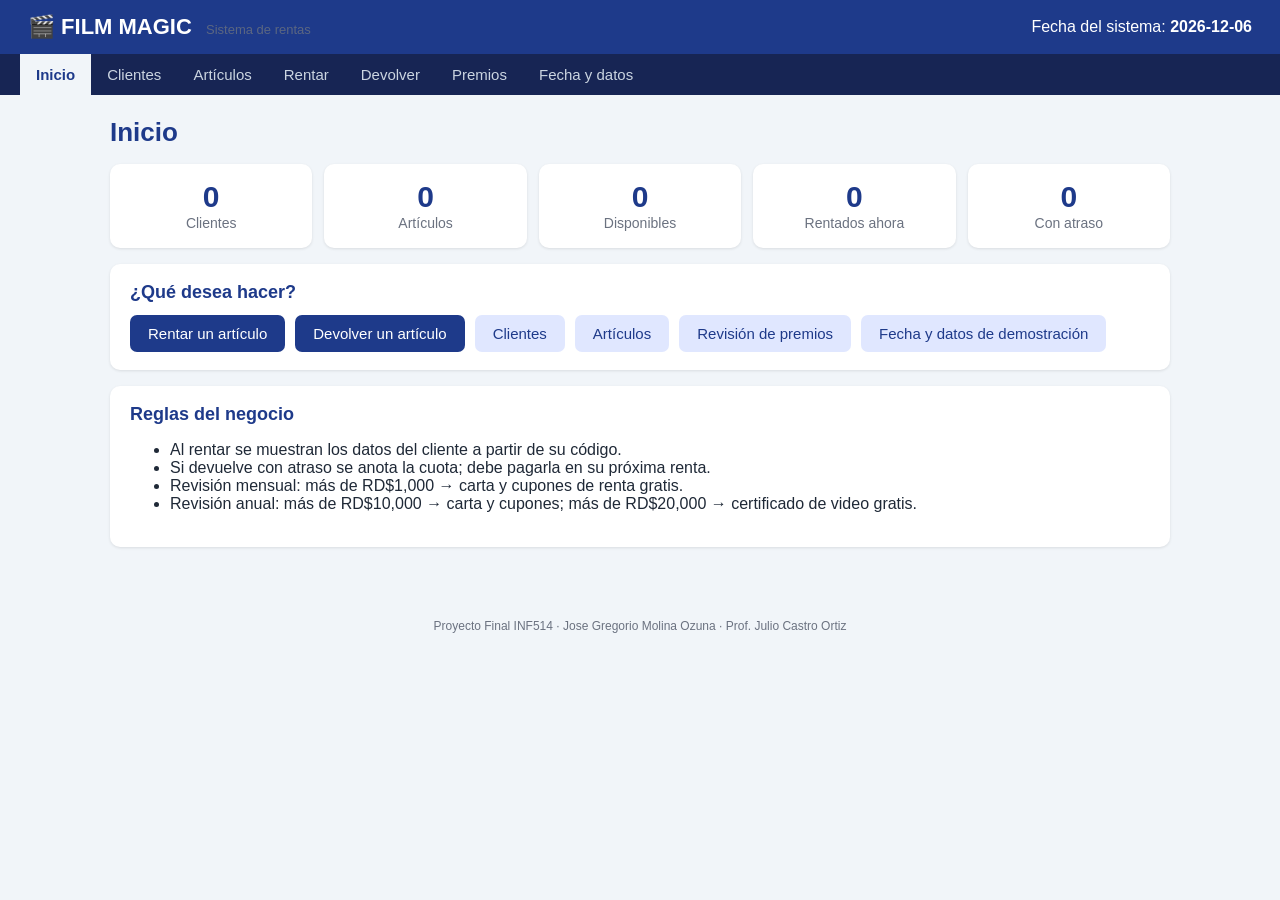
==== FilmMagic_GoogleSites.html @ efc9a56a "Update author registration number in HTML file" ====
<!DOCTYPE html>
<!--
  Nombre del Autor: Jose Gregorio Molina Ozuna
  Matrícula: 100706992
  Asignatura: Programación
  Sección: 7 (INF514-7)
  Fecha de Entrega: 27 de noviembre de 2026
  Hora de Entrega: 2:17 p. m. 
  Profesor: Julio Castro Ortiz

  Versión de UN SOLO ARCHIVO (HTML + CSS + JavaScript juntos), pensada para
  pegarse en Google Sites: Insertar > Insertar código > pestaña "Incorporar".
  El código es el mismo de index.html, css/estilos.css y js/*.js.
-->
<html lang="es"><head><meta charset="utf-8"><meta name="viewport" content="width=device-width, initial-scale=1">
<title>Film Magic – Sistema de rentas</title>
<style>

*{
  box-sizing:border-box;
}
body{
  margin:0;
  font-family:Segoe UI,Arial,sans-serif;
  background:#f1f5f9;
  color:#1f2937;
}
header{
  background:#1e3a8a;
  color:#fff;
  display:flex;
  justify-content:space-between;
  align-items:center;
  padding:14px 28px;
}
.marca{
  font-size:22px;
  font-weight:700;
}
.marca small{
  font-weight:400;
  font-size:13px;
  opacity:.8;
  margin-left:8px;
}
nav{
  background:#172554;
  display:flex;
  flex-wrap:wrap;
  padding:0 20px;
}
nav a{
  color:#cbd5e1;
  text-decoration:none;
  padding:12px 16px;
  font-size:15px;
}
nav a:hover{
  background:#1e3a8a;
  color:#fff;
}
nav a.activo{
  background:#f1f5f9;
  color:#1e3a8a;
  font-weight:700;
}
main{
  max-width:1100px;
  margin:0 auto;
  padding:22px 20px 40px;
}
h1{
  margin:0 0 16px;
  color:#1e3a8a;
  font-size:26px;
}
h2{
  margin:0 0 12px;
  font-size:18px;
  color:#1e3a8a;
}
.panel{
  background:#fff;
  border-radius:10px;
  padding:18px 20px;
  margin-bottom:16px;
  box-shadow:0 1px 3px rgba(0,0,0,.1);
}
.dos{
  display:grid;
  grid-template-columns:1fr 1fr;
  gap:16px;
}
.dos .panel{
  margin-bottom:0;
}
@media(max-width:800px){
  .dos{
  grid-template-columns:1fr;
}
}
.tarjetas{
  display:grid;
  grid-template-columns:repeat(auto-fit,minmax(150px,1fr));
  gap:12px;
  margin-bottom:16px;
}
.tarjeta{
  background:#fff;
  border-radius:10px;
  padding:16px;
  text-align:center;
  box-shadow:0 1px 3px rgba(0,0,0,.1);
}
.tarjeta b{
  display:block;
  font-size:30px;
  color:#1e3a8a;
}
.tarjeta span{
  color:#6b7280;
  font-size:14px;
}
.accesos{
  display:flex;
  flex-wrap:wrap;
  gap:10px;
}
.btn{
  display:inline-block;
  background:#1e3a8a;
  color:#fff;
  border:0;
  border-radius:7px;
  padding:10px 18px;
  font-size:15px;
  cursor:pointer;
  text-decoration:none;
}
.btn:hover{
  background:#1d4ed8;
}
.btn.sec{
  background:#e0e7ff;
  color:#1e3a8a;
}
.btn.peq{
  padding:6px 12px;
  font-size:13px;
}
table{
  width:100%;
  border-collapse:collapse;
  font-size:14px;
}
th{
  background:#eff6ff;
  color:#1e3a8a;
  text-align:left;
}
th,td{
  padding:9px 10px;
  border-bottom:1px solid #e5e7eb;
}
form.fila{
  display:flex;
  flex-wrap:wrap;
  gap:12px;
  align-items:flex-end;
}
label{
  display:flex;
  flex-direction:column;
  font-size:13px;
  color:#4b5563;
  gap:4px;
}
input,select{
  padding:9px 10px;
  border:1px solid #cbd5e1;
  border-radius:6px;
  font-size:15px;
  min-width:170px;
}
.pill{
  padding:3px 10px;
  border-radius:99px;
  font-size:12px;
  font-weight:600;
}
.verde{
  background:#dcfce7;
  color:#166534;
}
.rojo{
  background:#fee2e2;
  color:#991b1b;
}
.amarillo{
  background:#fef3c7;
  color:#92400e;
}
.msg{
  padding:12px 16px;
  border-radius:8px;
  margin-bottom:16px;
  font-size:15px;
}
.msg.ok{
  background:#dcfce7;
  color:#166534;
  border:1px solid #86efac;
}
.msg.error{
  background:#fee2e2;
  color:#991b1b;
  border:1px solid #fca5a5;
}
.datos{
  display:grid;
  grid-template-columns:repeat(auto-fit,minmax(190px,1fr));
  gap:12px;
}
.datos span{
  display:block;
  font-size:12px;
  color:#6b7280;
}
.datos b{
  font-size:15px;
}
.aviso{
  border-left:6px solid #dc2626;
}
.nota{
  color:#6b7280;
  font-size:13px;
  margin:0 0 10px;
}
pre.carta{
  background:#fffbeb;
  border:1px solid #fde68a;
  padding:18px;
  border-radius:8px;
  white-space:pre-wrap;
  font-family:Georgia,serif;
  font-size:15px;
}
footer{
  text-align:center;
  color:#6b7280;
  font-size:12px;
  padding:16px;
}
small{
  color:#6b7280;
  font-weight:400;
}
</style></head><body>
<div id="app"></div>
<script>
"use strict";



/* =====================================================================
   MODELO DE DATOS - Film Magic
   Clases: Articulo (abstracta), Video, VideoJuego, CintaVideoJuego,
           Cliente, Renta y Premio.
   Aplica ENCAPSULAMIENTO (campos privados #), CONSTRUCTORES, HERENCIA
   (extends), ABSTRACCIÓN y POLIMORFISMO.
   ===================================================================== */

/* ---------- Utilidades de fecha (las fechas se manejan como "AAAA-MM-DD") ---------- */
const Fecha = {
    parsear(texto) {
        const [a, m, d] = texto.split("-").map(Number);
        return new Date(Date.UTC(a, m - 1, d));
    },
    formato(date) {
        return date.toISOString().slice(0, 10);
    },
    /** Devuelve la fecha resultante de sumar n días. */
    sumar(texto, n) {
        const d = Fecha.parsear(texto);
        d.setUTCDate(d.getUTCDate() + n);
        return Fecha.formato(d);
    },
    /** Días transcurridos entre a y b (b - a). */
    diferencia(a, b) {
        return Math.round((Fecha.parsear(b) - Fecha.parsear(a)) / 86400000);
    },
    hoy() {
        const d = new Date();
        const mm = String(d.getMonth() + 1).padStart(2, "0");
        const dd = String(d.getDate()).padStart(2, "0");
        return `${d.getFullYear()}-${mm}-${dd}`;
    },
    valida(texto) {
        return /^\d{4}-\d{2}-\d{2}$/.test(texto) && Fecha.formato(Fecha.parsear(texto)) === texto;
    }
};

/** Da formato de dinero dominicano: RD$1,234.50 */
function dinero(valor) {
    return "RD$" + Number(valor).toLocaleString("en-US", { minimumFractionDigits: 2, maximumFractionDigits: 2 });
}

/** Escapa texto para HTML: evita que lo escrito por el usuario altere la página. */
function esc(texto) {
    return String(texto)
        .replace(/&/g, "&amp;").replace(/</g, "&lt;").replace(/>/g, "&gt;")
        .replace(/"/g, "&quot;").replace(/'/g, "&#39;");
}

/* =====================================================================
   ARTICULO (clase abstracta)
   ===================================================================== */
class Articulo {
    // Atributos encapsulados: solo se acceden mediante getters/setters
    #codigo;
    #titulo;
    #precioRenta;
    #disponible;

    /** Constructor: inicializa los datos del artículo. */
    constructor(codigo, titulo, precioRenta, disponible = true) {
        // Abstracción: no se puede crear un "Articulo" genérico, solo sus hijas
        if (new.target === Articulo) {
            throw new TypeError("Articulo es abstracta: use Video, VideoJuego o CintaVideoJuego.");
        }
        this.#codigo = codigo;
        this.#titulo = titulo;
        this.#precioRenta = precioRenta;
        this.#disponible = disponible;
    }

    // ---------- Métodos "abstractos": cada subclase los define a su manera ----------
    get tipo() { throw new Error("Debe implementarse en la subclase"); }
    get claveTipo() { throw new Error("Debe implementarse en la subclase"); }
    get diasRenta() { throw new Error("Debe implementarse en la subclase"); }
    get tarifaAtrasoDiaria() { throw new Error("Debe implementarse en la subclase"); }

    // ---------- Comportamiento común (polimorfismo sobre la cuota) ----------
    /** Calcula la cuota por atraso según los días de retraso y el tipo de artículo. */
    calcularCuotaAtraso(diasAtraso) {
        if (diasAtraso <= 0) {
            return 0;
        }
        return diasAtraso * this.tarifaAtrasoDiaria;
    }

    // ---------- Getters y setters ----------
    get codigo() { return this.#codigo; }
    get titulo() { return this.#titulo; }
    set titulo(valor) { this.#titulo = valor; }
    get precioRenta() { return this.#precioRenta; }
    set precioRenta(valor) { this.#precioRenta = valor; }
    get disponible() { return this.#disponible; }
    set disponible(valor) { this.#disponible = Boolean(valor); }

    // ---------- Persistencia ----------
    toJSON() {
        return { tipo: this.claveTipo, codigo: this.#codigo, titulo: this.#titulo,
                 precio: this.#precioRenta, disponible: this.#disponible };
    }

    /** Método estático (fábrica): crea el tipo de artículo correcto a partir de su clave. */
    static crear(claveTipo, codigo, titulo, precio, disponible = true) {
        switch (claveTipo) {
            case "VIDEO": return new Video(codigo, titulo, precio, disponible);
            case "VIDEOJUEGO": return new VideoJuego(codigo, titulo, precio, disponible);
            case "CINTA": return new CintaVideoJuego(codigo, titulo, precio, disponible);
            default: throw new Error("Tipo de artículo desconocido: " + claveTipo);
        }
    }

    static desdeObjeto(o) {
        return Articulo.crear(o.tipo, o.codigo, o.titulo, o.precio, o.disponible);
    }
}

/* ---------- Clases hijas: HERENCIA con "extends" ---------- */

/** Película o video rentable. */
class Video extends Articulo {
    constructor(codigo, titulo, precioRenta, disponible = true) {
        super(codigo, titulo, precioRenta, disponible); // constructor de la clase base
    }
    get tipo() { return "Video"; }
    get claveTipo() { return "VIDEO"; }
    get diasRenta() { return 3; }
    get tarifaAtrasoDiaria() { return 25; }
}

/** Video juego rentable (disco o cartucho). */
class VideoJuego extends Articulo {
    constructor(codigo, titulo, precioRenta, disponible = true) {
        super(codigo, titulo, precioRenta, disponible);
    }
    get tipo() { return "Video juego"; }
    get claveTipo() { return "VIDEOJUEGO"; }
    get diasRenta() { return 5; }
    get tarifaAtrasoDiaria() { return 50; }
}

/** Cinta de video juego rentable. */
class CintaVideoJuego extends Articulo {
    constructor(codigo, titulo, precioRenta, disponible = true) {
        super(codigo, titulo, precioRenta, disponible);
    }
    get tipo() { return "Cinta VJ"; }
    get claveTipo() { return "CINTA"; }
    get diasRenta() { return 5; }
    get tarifaAtrasoDiaria() { return 40; }
}

/* =====================================================================
   CLIENTE
   Datos de la tarjeta: {cédula, nombre, teléfono, dirección, código de la
   empresa} más la cuota por atraso pendiente.
   ===================================================================== */
class Cliente {
    #cedula;
    #nombre;
    #telefono;
    #direccion;
    #codigo;      // código de la empresa (identifica al cliente en el sistema)
    #deudaAtraso; // cuota por atraso pendiente

    constructor(cedula, nombre, telefono, direccion, codigo, deudaAtraso = 0) {
        this.#cedula = cedula;
        this.#nombre = nombre;
        this.#telefono = telefono;
        this.#direccion = direccion;
        this.#codigo = codigo;
        this.#deudaAtraso = deudaAtraso;
    }

    get cedula() { return this.#cedula; }
    get nombre() { return this.#nombre; }
    set nombre(valor) { this.#nombre = valor; }
    get telefono() { return this.#telefono; }
    set telefono(valor) { this.#telefono = valor; }
    get direccion() { return this.#direccion; }
    set direccion(valor) { this.#direccion = valor; }
    get codigo() { return this.#codigo; }
    get deudaAtraso() { return this.#deudaAtraso; }
    get tieneDeuda() { return this.#deudaAtraso > 0; }

    /** Suma una cuota por atraso al registro del cliente. */
    agregarDeuda(monto) {
        if (monto > 0) {
            this.#deudaAtraso += monto;
        }
    }

    /**
     * Paga la deuda. Sin argumento paga todo lo pendiente; con un monto paga
     * parcialmente (nunca más de lo que se debe). Equivale a la sobrecarga de
     * métodos de Java, hecha con un parámetro opcional.
     */
    pagarDeuda(monto) {
        const aPagar = monto === undefined ? this.#deudaAtraso : Math.min(Math.max(monto, 0), this.#deudaAtraso);
        this.#deudaAtraso -= aPagar;
        return aPagar;
    }

    toJSON() {
        return { cedula: this.#cedula, nombre: this.#nombre, telefono: this.#telefono,
                 direccion: this.#direccion, codigo: this.#codigo, deuda: this.#deudaAtraso };
    }

    static desdeObjeto(o) {
        return new Cliente(o.cedula, o.nombre, o.telefono, o.direccion, o.codigo, o.deuda);
    }
}

/* =====================================================================
   RENTA
   Registro de una renta: cliente, artículo, fechas, monto y cuota por atraso.
   ===================================================================== */
class Renta {
    #id;
    #codigoCliente;
    #codigoArticulo;
    #fechaRenta;
    #fechaVencimiento;
    #fechaDevolucion = null; // null mientras no se haya devuelto
    #monto;
    #cuotaAtraso = 0;
    #nota = "";

    constructor(id, codigoCliente, codigoArticulo, fechaRenta, fechaVencimiento, monto) {
        this.#id = id;
        this.#codigoCliente = codigoCliente;
        this.#codigoArticulo = codigoArticulo;
        this.#fechaRenta = fechaRenta;
        this.#fechaVencimiento = fechaVencimiento;
        this.#monto = monto;
    }

    /** Registra la devolución; si hubo atraso deja la nota y la cuota en el registro. */
    registrarDevolucion(fecha, diasAtraso, cuota) {
        this.#fechaDevolucion = fecha;
        this.#cuotaAtraso = cuota;
        if (diasAtraso > 0) {
            this.#nota = `Devuelto con ${diasAtraso} día(s) de atraso`;
        }
    }

    get estaDevuelta() { return this.#fechaDevolucion !== null; }
    get id() { return this.#id; }
    get codigoCliente() { return this.#codigoCliente; }
    get codigoArticulo() { return this.#codigoArticulo; }
    get fechaRenta() { return this.#fechaRenta; }
    get fechaVencimiento() { return this.#fechaVencimiento; }
    get fechaDevolucion() { return this.#fechaDevolucion; }
    get monto() { return this.#monto; }
    get cuotaAtraso() { return this.#cuotaAtraso; }
    get nota() { return this.#nota; }

    toJSON() {
        return { id: this.#id, cliente: this.#codigoCliente, articulo: this.#codigoArticulo,
                 renta: this.#fechaRenta, vence: this.#fechaVencimiento, devuelta: this.#fechaDevolucion,
                 monto: this.#monto, cuota: this.#cuotaAtraso, nota: this.#nota };
    }

    static desdeObjeto(o) {
        const r = new Renta(o.id, o.cliente, o.articulo, o.renta, o.vence, o.monto);
        if (o.devuelta) {
            r.registrarDevolucion(o.devuelta, 0, o.cuota);
            r.#nota = o.nota;
        }
        return r;
    }
}

/* =====================================================================
   PREMIO
   Resultado de la revisión mensual o anual de un cliente premiado.
   ===================================================================== */
class Premio {
    #cliente;
    #totalRentado;
    #cupones;
    #certificado;

    constructor(cliente, totalRentado, cupones, certificado) {
        this.#cliente = cliente;
        this.#totalRentado = totalRentado;
        this.#cupones = cupones;
        this.#certificado = certificado;
    }

    get cliente() { return this.#cliente; }
    get totalRentado() { return this.#totalRentado; }
    get cupones() { return this.#cupones; }
    get tieneCertificado() { return this.#certificado; }
}




/* =====================================================================
   ALMACEN
   Guarda y lee los datos en el navegador (localStorage) para que se
   conserven al cerrar la página. Si el navegador no permite localStorage,
   el sistema sigue funcionando con los datos en memoria.
   ===================================================================== */
class Almacen {
    #clave;
    #respaldo = null; // copia en memoria si localStorage no está disponible

    constructor(clave = "filmmagic.datos.v1") {
        this.#clave = clave;
    }

    guardar(sistema) {
        const texto = JSON.stringify(sistema.aObjeto());
        try {
            localStorage.setItem(this.#clave, texto);
        } catch (e) {
            this.#respaldo = texto;
        }
    }

    /** Devuelve el objeto guardado o null si no hay datos. */
    leer() {
        let texto = this.#respaldo;
        try {
            texto = localStorage.getItem(this.#clave) ?? texto;
        } catch (e) {
            // sin acceso a localStorage: se usa el respaldo en memoria
        }
        if (!texto) {
            return null;
        }
        try {
            return JSON.parse(texto);
        } catch (e) {
            return null; // datos dañados: se empieza vacío
        }
    }

    borrar() {
        this.#respaldo = null;
        try {
            localStorage.removeItem(this.#clave);
        } catch (e) {
            // nada que borrar
        }
    }
}

/* =====================================================================
   FILMMAGIC - Lógica del negocio
   Clientes, artículos, rentas, devoluciones con cuota por atraso,
   revisiones mensual/anual de premios y cartas.
   ===================================================================== */
class FilmMagic {
    // ----- Reglas del negocio (constantes) -----
    static NIVEL_PREMIO_MENSUAL = 1000;
    static NIVEL_PREMIO_ANUAL = 10000;
    /** Un cupón adicional por cada RD$500 rentados por encima del nivel mensual. */
    static PASO_CUPON_MENSUAL = 500;
    /** Un cupón adicional por cada RD$2,000 rentados por encima del nivel anual. */
    static PASO_CUPON_ANUAL = 2000;

    // ----- Almacenamiento en memoria -----
    // Map: búsqueda rápida por código y conserva el orden de registro
    #clientes = new Map();
    #articulos = new Map();
    #rentas = [];
    #fechaSistema = Fecha.hoy();

    // ---------- Fecha del sistema (permite simular el paso del tiempo) ----------
    get fechaSistema() { return this.#fechaSistema; }
    set fechaSistema(fecha) { this.#fechaSistema = fecha; }

    // ---------- Consultas ----------
    get clientes() { return [...this.#clientes.values()]; }
    get articulos() { return [...this.#articulos.values()]; }
    get rentas() { return [...this.#rentas]; }

    buscarCliente(codigo) {
        return this.#clientes.get(String(codigo).trim().toUpperCase());
    }

    buscarArticulo(codigo) {
        return this.#articulos.get(String(codigo).trim().toUpperCase());
    }

    // ---------- Registro ----------
    registrarCliente(c) {
        if (this.#clientes.has(c.codigo)) {
            return false;
        }
        this.#clientes.set(c.codigo, c);
        return true;
    }

    registrarArticulo(a) {
        if (this.#articulos.has(a.codigo)) {
            return false;
        }
        this.#articulos.set(a.codigo, a);
        return true;
    }

    // ---------- Rentas ----------
    /**
     * Renta un artículo a un cliente usando la fecha del sistema.
     * Lanza un Error con el motivo si la renta no se puede hacer.
     */
    rentar(codigoCliente, codigoArticulo) {
        const c = this.buscarCliente(codigoCliente);
        const a = this.buscarArticulo(codigoArticulo);
        if (!c) {
            throw new Error(`No existe un cliente con el código ${codigoCliente}`);
        }
        if (!a) {
            throw new Error(`No existe un artículo con el código ${codigoArticulo}`);
        }
        if (c.tieneDeuda) {
            throw new Error(`El cliente tiene una cuota por atraso pendiente de ${dinero(c.deudaAtraso)}. Debe pagarla antes de rentar.`);
        }
        if (!a.disponible) {
            throw new Error(`El artículo '${a.titulo}' ya está rentado.`);
        }
        const r = new Renta(this.#siguienteIdRenta(), c.codigo, a.codigo, this.#fechaSistema,
            Fecha.sumar(this.#fechaSistema, a.diasRenta), a.precioRenta);
        a.disponible = false;
        this.#rentas.push(r);
        return r;
    }

    /**
     * Registra la devolución de un artículo. Si hay atraso, calcula la cuota
     * y la anota en el registro del cliente.
     */
    devolver(codigoArticulo) {
        const a = this.buscarArticulo(codigoArticulo);
        if (!a) {
            throw new Error(`No existe un artículo con el código ${codigoArticulo}`);
        }
        const abierta = this.#rentas.find(r => r.codigoArticulo === a.codigo && !r.estaDevuelta);
        if (!abierta) {
            throw new Error(`El artículo '${a.titulo}' no está rentado.`);
        }
        const diasAtraso = Math.max(0, Fecha.diferencia(abierta.fechaVencimiento, this.#fechaSistema));
        const cuota = a.calcularCuotaAtraso(diasAtraso); // polimorfismo: depende del tipo
        abierta.registrarDevolucion(this.#fechaSistema, diasAtraso, cuota);
        a.disponible = true;
        if (cuota > 0) {
            this.buscarCliente(abierta.codigoCliente).agregarDeuda(cuota);
        }
        return abierta;
    }

    #siguienteIdRenta() {
        return this.#rentas.reduce((max, r) => Math.max(max, r.id), 0) + 1;
    }

    /** Agrega una renta ya finalizada (usado para cargar datos de demostración). */
    agregarRentaHistorica(codCliente, codArticulo, fecha) {
        const a = this.buscarArticulo(codArticulo);
        const r = new Renta(this.#siguienteIdRenta(), codCliente, codArticulo, fecha,
            Fecha.sumar(fecha, a.diasRenta), a.precioRenta);
        r.registrarDevolucion(Fecha.sumar(fecha, a.diasRenta), 0, 0);
        this.#rentas.push(r);
    }

    // ---------- Revisiones de premios ----------
    /** Revisión mensual: clientes que rentaron MÁS de RD$1,000 en el mes indicado. */
    revisionMensual(anio, mes) {
        const premiados = [];
        const prefijo = `${anio}-${String(mes).padStart(2, "0")}`;
        for (const c of this.#clientes.values()) {
            const total = this.#rentas
                .filter(r => r.codigoCliente === c.codigo && r.fechaRenta.startsWith(prefijo))
                .reduce((suma, r) => suma + r.monto, 0);
            if (total > FilmMagic.NIVEL_PREMIO_MENSUAL) {
                const cupones = 1 + Math.floor((total - FilmMagic.NIVEL_PREMIO_MENSUAL) / FilmMagic.PASO_CUPON_MENSUAL);
                premiados.push(new Premio(c, total, cupones, false));
            }
        }
        return premiados;
    }

    /**
     * Revisión anual: clientes que rentaron MÁS de RD$10,000 en el año.
     * Reciben certificado de video gratis si superan dos veces el nivel (RD$20,000).
     */
    revisionAnual(anio) {
        const premiados = [];
        for (const c of this.#clientes.values()) {
            const total = this.#rentas
                .filter(r => r.codigoCliente === c.codigo && r.fechaRenta.startsWith(`${anio}-`))
                .reduce((suma, r) => suma + r.monto, 0);
            if (total > FilmMagic.NIVEL_PREMIO_ANUAL) {
                const cupones = 1 + Math.floor((total - FilmMagic.NIVEL_PREMIO_ANUAL) / FilmMagic.PASO_CUPON_ANUAL);
                const certificado = total > 2 * FilmMagic.NIVEL_PREMIO_ANUAL;
                premiados.push(new Premio(c, total, cupones, certificado));
            }
        }
        return premiados;
    }

    // ---------- Cartas ----------
    /** Redacta el texto de la carta para un cliente premiado. */
    redactarCarta(premio, periodo, anual) {
        const c = premio.cliente;
        let t = "FILM MAGIC\n";
        t += `Santo Domingo, ${this.#fechaSistema}\n\n`;
        t += `Estimado(a) ${c.nombre}\n${c.direccion}\n\n`;
        t += "Gracias por ser parte de la familia Film Magic. ";
        t += `${anual ? "Durante el año " : "Durante el mes "}${periodo} usted rentó ${dinero(premio.totalRentado)}, `;
        t += `superando nuestro nivel de premio ${anual ? "anual" : "mensual"}.\n\n`;
        t += `Como muestra de agradecimiento le enviamos ${premio.cupones} ${premio.cupones === 1 ? "cupón" : "cupones"} de renta gratis.\n`;
        if (premio.tieneCertificado) {
            t += "Además, incluimos un CERTIFICADO PARA UN VIDEO GRATIS.\n";
        }
        t += "\nAtentamente,\nLa Gerencia de Film Magic\n";
        return t;
    }

    // ---------- Persistencia ----------
    aObjeto() {
        return {
            fecha: this.#fechaSistema,
            clientes: this.clientes.map(c => c.toJSON()),
            articulos: this.articulos.map(a => a.toJSON()),
            rentas: this.#rentas.map(r => r.toJSON())
        };
    }

    cargarDesdeObjeto(o) {
        this.#clientes.clear();
        this.#articulos.clear();
        this.#rentas = [];
        this.#fechaSistema = Fecha.valida(o.fecha) ? o.fecha : Fecha.hoy();
        (o.clientes || []).forEach(x => { const c = Cliente.desdeObjeto(x); this.#clientes.set(c.codigo, c); });
        (o.articulos || []).forEach(x => { const a = Articulo.desdeObjeto(x); this.#articulos.set(a.codigo, a); });
        (o.rentas || []).forEach(x => this.#rentas.push(Renta.desdeObjeto(x)));
    }

    vaciar() {
        this.cargarDesdeObjeto({ fecha: Fecha.hoy() });
    }

    // ---------- Datos de demostración ----------
    /**
     * Carga clientes, artículos y un historial de rentas del año de la fecha del
     * sistema, para poder probar las revisiones mensual y anual.
     */
    cargarDemostracion() {
        this.registrarCliente(new Cliente("001-0000001-1", "María Fernández", "809-555-0101", "C/ Duarte #12, Santo Domingo", "C001"));
        this.registrarCliente(new Cliente("001-0000002-2", "Pedro Martínez", "809-555-0102", "Av. Duarte #45, Santiago", "C002"));
        this.registrarCliente(new Cliente("001-0000003-3", "Ana Rodríguez", "829-555-0103", "C/ Sánchez #7, La Vega", "C003"));
        this.registrarCliente(new Cliente("001-0000004-4", "Luis Peña", "849-555-0104", "Av. Lincoln #88, Santo Domingo", "C004"));
        this.registrarCliente(new Cliente("001-0000005-5", "Carla Núñez", "809-555-0105", "C/ Mella #3, San Cristóbal", "C005"));

        this.registrarArticulo(new Video("V001", "El Padrino", 150));
        this.registrarArticulo(new Video("V002", "Titanic", 150));
        this.registrarArticulo(new Video("V003", "Matrix", 150));
        this.registrarArticulo(new VideoJuego("J001", "FIFA 24", 300));
        this.registrarArticulo(new VideoJuego("J002", "Zelda Breath of the Wild", 300));
        this.registrarArticulo(new CintaVideoJuego("T001", "Super Mario Bros", 250));
        this.registrarArticulo(new CintaVideoJuego("T002", "Sonic 2", 250));
        this.registrarArticulo(new CintaVideoJuego("T003", "Mortal Kombat", 250));

        const anio = this.#fechaSistema.slice(0, 4);
        const inicio = `${anio}-01-02`;
        const repetir = (codCliente, codArticulo, desde, cadaDias) => {
            for (let f = desde; f <= this.#fechaSistema; f = Fecha.sumar(f, cadaDias)) {
                this.agregarRentaHistorica(codCliente, codArticulo, f);
            }
        };
        repetir("C001", "J001", inicio, 4);                  // supera el premio mensual y el doble del anual
        repetir("C003", "T001", inicio, 6);                  // supera el premio mensual y el anual (sin certificado)
        repetir("C002", "V001", inicio, 9);                  // no alcanza los niveles
        repetir("C004", "V002", Fecha.sumar(inicio, 10), 45); // pocas rentas
    }
}




/* =====================================================================
   INTERFAZ - Film Magic
   Dibuja las pantallas en el navegador y conecta los formularios con las
   clases del negocio (FilmMagic, Cliente, Articulo...).
   La navegación usa el "hash" de la dirección: #/inicio, #/clientes, etc.
   ===================================================================== */

const almacen = new Almacen();
const sistema = new FilmMagic();
let aviso = null; // mensaje que se muestra una sola vez: { texto, ok }

// Al abrir la página se cargan los datos guardados (si existen)
const guardado = almacen.leer();
if (guardado) {
    try {
        sistema.cargarDesdeObjeto(guardado);
    } catch (e) {
        sistema.vaciar(); // datos dañados: se empieza vacío
    }
}

function guardar() {
    almacen.guardar(sistema);
}

function avisar(texto, ok) {
    aviso = { texto, ok };
}

/* ---------- Navegación ---------- */

/** Va a una dirección; si ya está en ella, vuelve a dibujar la pantalla. */
function ir(destino) {
    if (location.hash === destino) {
        dibujar();
    } else {
        location.hash = destino;
    }
}

function leerRuta() {
    const [ruta, consulta = ""] = location.hash.replace(/^#/, "").split("?");
    const params = Object.fromEntries(new URLSearchParams(consulta));
    return { ruta: ruta || "/inicio", params };
}

const q = (valor) => encodeURIComponent(valor);

/* ---------- Componentes HTML ---------- */

function tarjeta(numero, texto) {
    return `<div class="tarjeta"><b>${numero}</b><span>${texto}</span></div>`;
}

function campo(nombre, etiqueta, ejemplo, valor = "") {
    return `<label>${etiqueta}<input name="${nombre}" placeholder="${esc(ejemplo)}" value="${esc(valor)}" required></label>`;
}

function fichaCliente(c) {
    return `<div class="panel ficha"><h2>${esc(c.nombre)} <small>(${esc(c.codigo)})</small></h2><div class="datos">
        <div><span>Cédula</span><b>${esc(c.cedula)}</b></div>
        <div><span>Teléfono</span><b>${esc(c.telefono)}</b></div>
        <div><span>Dirección</span><b>${esc(c.direccion)}</b></div>
        <div><span>Código de la empresa</span><b>${esc(c.codigo)}</b></div>
        <div><span>Cuota por atraso</span><b>${c.tieneDeuda ? `<span class="pill rojo">${dinero(c.deudaAtraso)}</span>` : "RD$0.00"}</b></div>
        </div></div>`;
}

function pagina(titulo, activo, contenido) {
    const menu = [["/inicio", "Inicio"], ["/clientes", "Clientes"], ["/articulos", "Artículos"], ["/rentar", "Rentar"],
                  ["/devolver", "Devolver"], ["/premios", "Premios"], ["/sistema", "Fecha y datos"]];
    const mensaje = aviso ? `<div class="msg ${aviso.ok ? "ok" : "error"}">${esc(aviso.texto)}</div>` : "";
    aviso = null; // el mensaje se muestra una sola vez
    return `<header><div class="marca">🎬 FILM MAGIC <small>Sistema de rentas</small></div>
        <div class="fecha">Fecha del sistema: <b>${sistema.fechaSistema}</b></div></header>
        <nav>${menu.map(([r, t]) => `<a href="#${r}"${r === activo ? ' class="activo"' : ""}>${t}</a>`).join("")}</nav>
        <main><h1>${esc(titulo)}</h1>${mensaje}${contenido}</main>
        <footer>Proyecto Final INF514 · Jose Gregorio Molina Ozuna · Prof. Julio Castro Ortiz</footer>`;
}

/* ---------- Pantallas ---------- */

function pantallaInicio() {
    const disponibles = sistema.articulos.filter(a => a.disponible).length;
    const abiertas = sistema.rentas.filter(r => !r.estaDevuelta);
    const atrasadas = abiertas.filter(r => sistema.fechaSistema > r.fechaVencimiento).length;
    return pagina("Inicio", "/inicio", `
        <div class="tarjetas">
            ${tarjeta(sistema.clientes.length, "Clientes")}${tarjeta(sistema.articulos.length, "Artículos")}
            ${tarjeta(disponibles, "Disponibles")}${tarjeta(abiertas.length, "Rentados ahora")}${tarjeta(atrasadas, "Con atraso")}
        </div>
        <div class="panel"><h2>¿Qué desea hacer?</h2><div class="accesos">
            <a class="btn" href="#/rentar">Rentar un artículo</a><a class="btn" href="#/devolver">Devolver un artículo</a>
            <a class="btn sec" href="#/clientes">Clientes</a><a class="btn sec" href="#/articulos">Artículos</a>
            <a class="btn sec" href="#/premios">Revisión de premios</a><a class="btn sec" href="#/sistema">Fecha y datos de demostración</a>
        </div></div>
        <div class="panel"><h2>Reglas del negocio</h2><ul>
            <li>Al rentar se muestran los datos del cliente a partir de su código.</li>
            <li>Si devuelve con atraso se anota la cuota; debe pagarla en su próxima renta.</li>
            <li>Revisión mensual: más de RD$1,000 → carta y cupones de renta gratis.</li>
            <li>Revisión anual: más de RD$10,000 → carta y cupones; más de RD$20,000 → certificado de video gratis.</li>
        </ul></div>`);
}

function pantallaClientes() {
    const filas = sistema.clientes.map(c => `<tr><td>${esc(c.codigo)}</td><td>${esc(c.nombre)}</td><td>${esc(c.cedula)}</td>
        <td>${esc(c.telefono)}</td><td>${c.tieneDeuda ? `<span class="pill rojo">${dinero(c.deudaAtraso)}</span>` : "—"}</td>
        <td><a href="#/cliente?codigo=${q(c.codigo)}">Ver ficha</a></td></tr>`).join("");
    return pagina("Clientes", "/clientes", `
        <div class="panel"><h2>Registrar cliente</h2><form data-accion="registrarCliente" class="fila">
            ${campo("codigo", "Código de la empresa", "C007")}${campo("cedula", "Cédula", "001-0000000-0")}
            ${campo("nombre", "Nombre", "Nombre y apellido")}${campo("telefono", "Teléfono", "809-000-0000")}
            ${campo("direccion", "Dirección", "Calle, ciudad")}<button class="btn">Guardar cliente</button></form></div>
        <div class="panel"><h2>Clientes registrados</h2><table><tr><th>Código</th><th>Nombre</th><th>Cédula</th><th>Teléfono</th><th>Cuota pendiente</th><th></th></tr>
        ${filas || '<tr><td colspan="6">No hay clientes registrados.</td></tr>'}</table></div>`);
}

function pantallaCliente(params) {
    const codigo = (params.codigo || "").trim();
    const c = codigo ? sistema.buscarCliente(codigo) : null;
    let h = `<div class="panel"><h2>Consultar cliente por código</h2><form data-accion="buscarCliente" class="fila">
        ${campo("codigo", "Código del cliente", "C001", codigo)}<button class="btn">Buscar</button></form></div>`;
    if (codigo && !c) {
        h += `<div class="msg error">No existe un cliente con el código ${esc(codigo)}.</div>`;
    } else if (c) {
        h += fichaCliente(c);
        const ultimas = sistema.rentas.filter(r => r.codigoCliente === c.codigo).slice(-10).reverse();
        h += `<div class="panel"><h2>Últimas rentas</h2><table><tr><th>#</th><th>Artículo</th><th>Rentado</th><th>Vence</th><th>Devuelto</th><th>Monto</th><th>Atraso</th></tr>
            ${ultimas.map(r => {
                const a = sistema.buscarArticulo(r.codigoArticulo);
                return `<tr><td>${r.id}</td><td>${esc(a ? a.titulo : r.codigoArticulo)}</td><td>${r.fechaRenta}</td><td>${r.fechaVencimiento}</td>
                    <td>${r.estaDevuelta ? r.fechaDevolucion : '<span class="pill amarillo">Pendiente</span>'}</td><td>${dinero(r.monto)}</td>
                    <td>${r.cuotaAtraso > 0 ? dinero(r.cuotaAtraso) : "—"}</td></tr>`;
            }).join("") || '<tr><td colspan="7">Sin rentas.</td></tr>'}</table></div>`;
    }
    return pagina("Cliente", "/clientes", h);
}

function pantallaArticulos() {
    const filas = sistema.articulos.map(a => `<tr><td>${esc(a.codigo)}</td><td>${esc(a.tipo)}</td><td>${esc(a.titulo)}</td>
        <td>${dinero(a.precioRenta)}</td><td>${a.diasRenta}</td><td>${dinero(a.tarifaAtrasoDiaria)}</td>
        <td>${a.disponible ? '<span class="pill verde">Disponible</span>' : '<span class="pill amarillo">Rentado</span>'}</td></tr>`).join("");
    return pagina("Artículos", "/articulos", `
        <div class="panel"><h2>Registrar artículo</h2><form data-accion="registrarArticulo" class="fila">
            <label>Tipo<select name="tipo"><option value="VIDEO">Video</option><option value="VIDEOJUEGO">Video juego</option><option value="CINTA">Cinta de video juego</option></select></label>
            ${campo("codigo", "Código", "V010")}${campo("titulo", "Título", "Título del artículo")}
            <label>Precio de renta (RD$)<input name="precio" type="number" step="0.01" min="1" placeholder="150" required></label>
            <button class="btn">Guardar artículo</button></form></div>
        <div class="panel"><h2>Inventario</h2><table><tr><th>Código</th><th>Tipo</th><th>Título</th><th>Precio</th><th>Días</th><th>Atraso/día</th><th>Estado</th></tr>
        ${filas || '<tr><td colspan="7">No hay artículos registrados.</td></tr>'}</table></div>`);
}

/** Renta en dos pasos: 1) código del cliente (se muestran sus datos)  2) elegir el artículo. */
function pantallaRentar(params) {
    const codigo = (params.cliente || "").trim();
    const c = codigo ? sistema.buscarCliente(codigo) : null;
    let h = `<div class="panel"><h2>Paso 1: código del cliente</h2><form data-accion="buscarRentar" class="fila">
        ${campo("cliente", "Código del cliente", "C001", codigo)}<button class="btn">Mostrar datos</button></form></div>`;
    if (codigo && !c) {
        h += `<div class="msg error">No existe un cliente con el código ${esc(codigo)}.</div>`;
    } else if (c) {
        h += fichaCliente(c);
        if (c.tieneDeuda) {
            // Regla del negocio: la cuota por atraso se paga al rentar otro artículo
            h += `<div class="panel aviso"><h2>Cuota por atraso pendiente: ${dinero(c.deudaAtraso)}</h2>
                <p>El cliente debe pagar esta cuota antes de rentar otro artículo.</p>
                <form data-accion="pagar"><input type="hidden" name="cliente" value="${esc(c.codigo)}">
                <button class="btn">Cobrar cuota de ${dinero(c.deudaAtraso)}</button></form></div>`;
        } else {
            const opciones = sistema.articulos.filter(a => a.disponible).map(a =>
                `<option value="${esc(a.codigo)}">${esc(a.codigo)} – ${esc(a.titulo)} (${esc(a.tipo)}, ${dinero(a.precioRenta)}, ${a.diasRenta} días)</option>`).join("");
            h += `<div class="panel"><h2>Paso 2: elegir el artículo</h2><form data-accion="rentar" class="fila">
                <input type="hidden" name="cliente" value="${esc(c.codigo)}">
                <label>Artículo disponible<select name="articulo">${opciones}</select></label>
                <button class="btn">Rentar</button></form></div>`;
        }
    }
    return pagina("Rentar", "/rentar", h);
}

function pantallaDevolver() {
    const abiertas = sistema.rentas.filter(r => !r.estaDevuelta);
    const filas = abiertas.map(r => {
        const a = sistema.buscarArticulo(r.codigoArticulo);
        const c = sistema.buscarCliente(r.codigoCliente);
        const dias = Fecha.diferencia(r.fechaVencimiento, sistema.fechaSistema);
        return `<tr><td>#${r.id}</td><td>${esc(a.titulo)} <small>(${esc(a.codigo)})</small></td><td>${esc(c.nombre)}</td>
            <td>${r.fechaRenta}</td><td>${r.fechaVencimiento}</td>
            <td>${dias > 0 ? `<span class="pill rojo">${dias} día(s) de atraso</span>` : '<span class="pill verde">A tiempo</span>'}</td>
            <td><form data-accion="devolver"><input type="hidden" name="articulo" value="${esc(a.codigo)}"><button class="btn peq">Devolver</button></form></td></tr>`;
    }).join("");
    return pagina("Devolver", "/devolver", `<div class="panel"><h2>Artículos rentados actualmente</h2>
        <table><tr><th>Renta</th><th>Artículo</th><th>Cliente</th><th>Rentado</th><th>Vence</th><th>Estado</th><th></th></tr>
        ${filas || '<tr><td colspan="7">No hay artículos rentados en este momento.</td></tr>'}</table>
        <p class="nota">Fecha del sistema: <b>${sistema.fechaSistema}</b>. El atraso se calcula contra esta fecha.</p></div>`);
}

function pantallaPremios(params) {
    const hoy = sistema.fechaSistema;
    let h = `<div class="dos"><div class="panel"><h2>Revisión mensual</h2><p class="nota">Premio: más de RD$1,000 rentados en el mes.</p>
        <form data-accion="revisar" class="fila"><input type="hidden" name="tipo" value="mensual">
        <label>Año<input name="anio" type="number" value="${hoy.slice(0, 4)}" required></label>
        <label>Mes<input name="mes" type="number" min="1" max="12" value="${Number(hoy.slice(5, 7))}" required></label>
        <button class="btn">Revisar mes</button></form></div>
        <div class="panel"><h2>Revisión anual</h2><p class="nota">Premio: más de RD$10,000 en el año; certificado si pasa de RD$20,000.</p>
        <form data-accion="revisar" class="fila"><input type="hidden" name="tipo" value="anual">
        <label>Año<input name="anio" type="number" value="${hoy.slice(0, 4)}" required></label>
        <button class="btn">Revisar año</button></form></div></div>`;
    if (params.tipo === "mensual" || params.tipo === "anual") {
        const anual = params.tipo === "anual";
        const anio = Number(params.anio);
        const mes = Number(params.mes);
        if (!Number.isInteger(anio) || anio < 1900 || (!anual && (!Number.isInteger(mes) || mes < 1 || mes > 12))) {
            h += '<div class="msg error">Año o mes no válido.</div>';
        } else {
            const periodo = anual ? String(anio) : `${String(mes).padStart(2, "0")}/${anio}`;
            const lista = anual ? sistema.revisionAnual(anio) : sistema.revisionMensual(anio, mes);
            h += `<div class="panel"><h2>Resultado de la revisión ${anual ? "anual" : "mensual"} ${esc(periodo)}</h2>`;
            if (!lista.length) {
                h += "<p>Ningún cliente superó el nivel de premio en este período.</p>";
            } else {
                const base = `#/premios?tipo=${params.tipo}&anio=${anio}${anual ? "" : "&mes=" + mes}`;
                h += `<table><tr><th>Cliente</th><th>Total rentado</th><th>Cupones</th><th>Certificado</th><th>Carta</th></tr>
                    ${lista.map(p => `<tr><td>${esc(p.cliente.nombre)} <small>(${esc(p.cliente.codigo)})</small></td><td>${dinero(p.totalRentado)}</td>
                    <td>${p.cupones}</td><td>${p.tieneCertificado ? '<span class="pill verde">Video gratis</span>' : "—"}</td>
                    <td><a href="${base}&carta=${q(p.cliente.codigo)}">Ver carta</a></td></tr>`).join("")}</table>`;
                const elegido = lista.find(p => p.cliente.codigo === params.carta);
                if (elegido) {
                    const texto = sistema.redactarCarta(elegido, periodo, anual);
                    const archivo = `carta_${anual ? "anual" : "mensual"}_${periodo.replace("/", "-")}_${elegido.cliente.codigo}.txt`;
                    h += `<h2 style="margin-top:18px">Carta para ${esc(elegido.cliente.nombre)}</h2><pre class="carta">${esc(texto)}</pre>
                        <a class="btn sec" download="${esc(archivo)}" href="data:text/plain;charset=utf-8,${encodeURIComponent(texto)}">Descargar carta (.txt)</a>`;
                }
            }
            h += "</div>";
        }
    }
    return pagina("Premios", "/premios", h);
}

function pantallaSistema() {
    return pagina("Fecha y datos", "/sistema", `
        <div class="dos"><div class="panel"><h2>Fecha del sistema</h2>
            <p class="nota">Permite simular el paso del tiempo (por ejemplo, para probar un atraso). Fecha actual: <b>${sistema.fechaSistema}</b></p>
            <form data-accion="fecha" class="fila"><label>Nueva fecha<input type="date" name="fecha" value="${sistema.fechaSistema}" required></label>
            <button class="btn">Cambiar fecha</button></form></div>
        <div class="panel"><h2>Datos de demostración</h2>
            <p class="nota">Carga 5 clientes, 8 artículos y un historial de rentas del año de la fecha del sistema, para probar las revisiones.</p>
            <form data-accion="demo"><button class="btn">Cargar datos de demostración</button></form></div></div>
        <div class="panel"><h2>Borrar todos los datos</h2>
            <p class="nota">Elimina clientes, artículos y rentas guardados en este navegador.</p>
            <form data-accion="borrar"><button class="btn sec">Borrar todo</button></form></div>`);
}

/* ---------- Acciones (formularios) ---------- */

/** El ';' y los espacios sobrantes se limpian de lo que escribe el usuario. */
const limpiar = (texto) => String(texto ?? "").replace(/;/g, ",").trim();

const acciones = {
    registrarCliente(d) {
        const codigo = limpiar(d.codigo).toUpperCase();
        const cedula = limpiar(d.cedula), nombre = limpiar(d.nombre), telefono = limpiar(d.telefono), direccion = limpiar(d.direccion);
        if (!codigo || !cedula || !nombre || !telefono || !direccion) {
            avisar("Todos los campos son obligatorios.", false);
        } else if (sistema.registrarCliente(new Cliente(cedula, nombre, telefono, direccion, codigo))) {
            guardar();
            avisar(`Cliente ${codigo} registrado correctamente.`, true);
        } else {
            avisar(`Ya existe un cliente con el código ${codigo}.`, false);
        }
        ir("#/clientes");
    },

    registrarArticulo(d) {
        const codigo = limpiar(d.codigo).toUpperCase(), titulo = limpiar(d.titulo), precio = Number(d.precio);
        if (!codigo || !titulo || !(precio > 0)) {
            avisar("Complete todos los campos; el precio debe ser mayor que cero.", false);
        } else if (sistema.registrarArticulo(Articulo.crear(d.tipo, codigo, titulo, precio))) {
            guardar();
            avisar(`Artículo ${codigo} registrado correctamente.`, true);
        } else {
            avisar(`Ya existe un artículo con el código ${codigo}.`, false);
        }
        ir("#/articulos");
    },

    buscarCliente(d) { ir(`#/cliente?codigo=${q(limpiar(d.codigo))}`); },
    buscarRentar(d) { ir(`#/rentar?cliente=${q(limpiar(d.cliente))}`); },

    rentar(d) {
        try {
            const r = sistema.rentar(d.cliente, d.articulo);
            const a = sistema.buscarArticulo(r.codigoArticulo);
            guardar();
            avisar(`Renta #${r.id} registrada: ${a.titulo} por ${dinero(r.monto)}. Debe devolverlo el ${r.fechaVencimiento}.`, true);
        } catch (e) {
            avisar(e.message, false);
        }
        ir(`#/rentar?cliente=${q(d.cliente)}`);
    },

    pagar(d) {
        const c = sistema.buscarCliente(d.cliente);
        if (!c) {
            avisar(`No existe un cliente con el código ${d.cliente}.`, false);
            return ir("#/rentar");
        }
        const pagado = c.pagarDeuda();
        guardar();
        avisar(`Pago recibido: ${dinero(pagado)}. Cuota saldada; ya puede rentar.`, true);
        ir(`#/rentar?cliente=${q(d.cliente)}`);
    },

    devolver(d) {
        try {
            const r = sistema.devolver(d.articulo);
            const a = sistema.buscarArticulo(d.articulo);
            const c = sistema.buscarCliente(r.codigoCliente);
            guardar();
            if (r.cuotaAtraso > 0) {
                avisar(`${a.titulo} devuelto por ${c.nombre}. NOTA: ${r.nota}. Cuota por atraso registrada: ${dinero(r.cuotaAtraso)} (la pagará en su próxima renta).`, false);
            } else {
                avisar(`${a.titulo} devuelto a tiempo por ${c.nombre}. Sin cuota por atraso.`, true);
            }
        } catch (e) {
            avisar(e.message, false);
        }
        ir("#/devolver");
    },

    revisar(d) {
        const extra = d.tipo === "mensual" ? `&mes=${q(d.mes)}` : "";
        ir(`#/premios?tipo=${d.tipo}&anio=${q(d.anio)}${extra}`);
    },

    fecha(d) {
        if (Fecha.valida(d.fecha)) {
            sistema.fechaSistema = d.fecha;
            guardar();
            avisar(`Fecha del sistema cambiada a ${d.fecha}.`, true);
        } else {
            avisar("Fecha no válida.", false);
        }
        ir("#/sistema");
    },

    demo() {
        if (sistema.clientes.length) {
            avisar("Los datos de demostración solo se cargan cuando el sistema está vacío.", false);
        } else {
            sistema.cargarDemostracion();
            guardar();
            avisar(`Datos de demostración cargados para el año ${sistema.fechaSistema.slice(0, 4)}.`, true);
        }
        ir("#/sistema");
    },

    borrar() {
        if (window.confirm("¿Seguro que desea borrar todos los datos?")) {
            sistema.vaciar();
            almacen.borrar();
            avisar("Todos los datos fueron borrados.", true);
        }
        ir("#/sistema");
    }
};

/* ---------- Arranque ---------- */

const pantallas = {
    "/inicio": pantallaInicio, "/clientes": pantallaClientes, "/cliente": pantallaCliente,
    "/articulos": pantallaArticulos, "/rentar": pantallaRentar, "/devolver": pantallaDevolver,
    "/premios": pantallaPremios, "/sistema": pantallaSistema
};

function dibujar() {
    const { ruta, params } = leerRuta();
    const pantalla = pantallas[ruta] || pantallaInicio;
    document.getElementById("app").innerHTML = pantalla(params);
    window.scrollTo(0, 0);
}

document.addEventListener("submit", (evento) => {
    const accion = evento.target.dataset.accion;
    if (accion && acciones[accion]) {
        evento.preventDefault();
        acciones[accion](Object.fromEntries(new FormData(evento.target)));
    }
});

window.addEventListener("hashchange", dibujar);
dibujar();

</script>
</body></html>
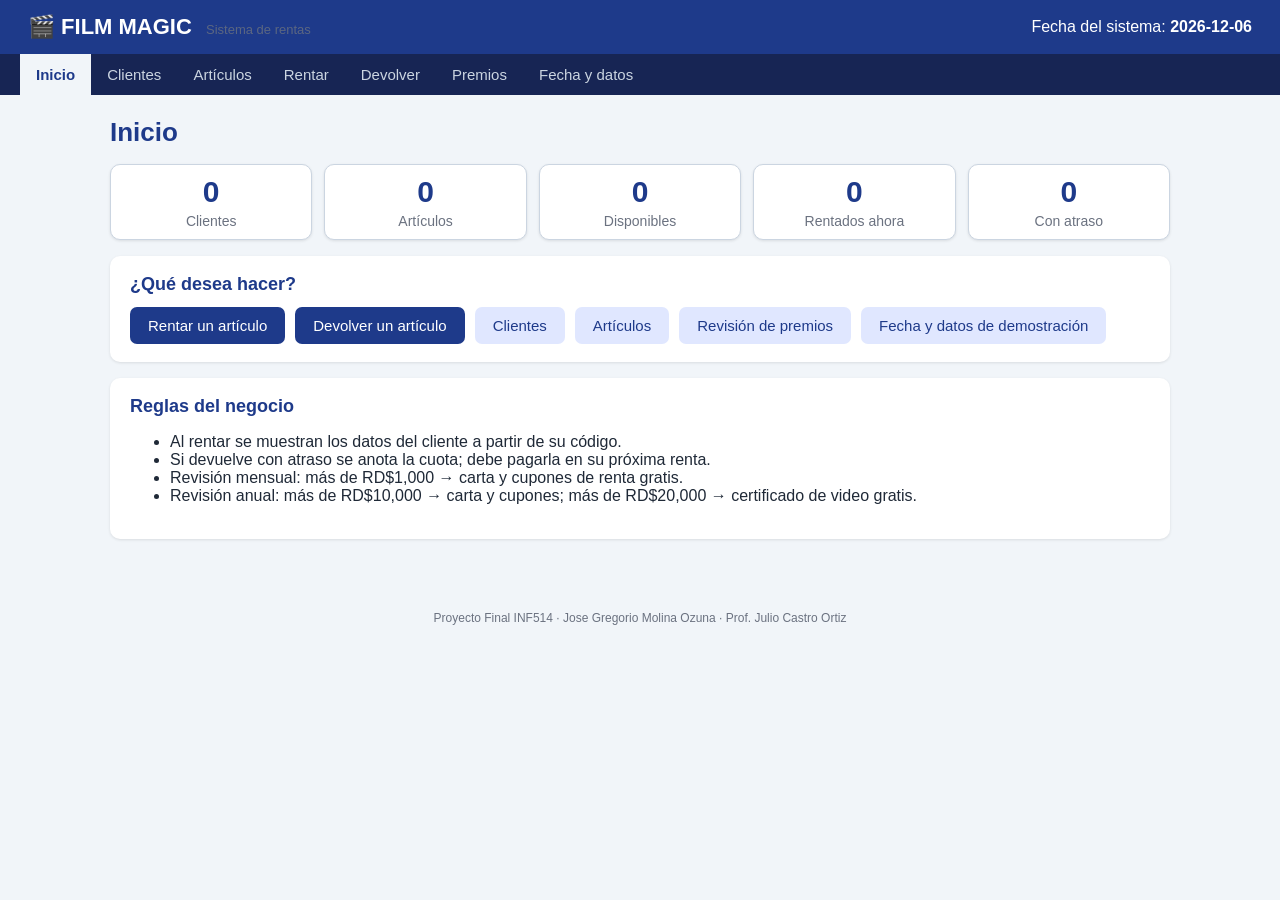
==== commit e7b4b4aa: "Catalogo de imagenes en Rentar" ====
--- a/FilmMagic_GoogleSites.html
+++ b/FilmMagic_GoogleSites.html
@@ -1,11 +1,11 @@
 <!DOCTYPE html>
 <!--
   Nombre del Autor: Jose Gregorio Molina Ozuna
-  Matrícula: 100706992
+  Matrícula: PENDIENTE
   Asignatura: Programación
   Sección: 7 (INF514-7)
   Fecha de Entrega: 27 de noviembre de 2026
-  Hora de Entrega: 2:17 p. m. 
+  Hora de Entrega: 2:17 p. m. (hora límite)
   Profesor: Julio Castro Ortiz
 
   Versión de UN SOLO ARCHIVO (HTML + CSS + JavaScript juntos), pensada para
@@ -15,7 +15,7 @@
 <html lang="es"><head><meta charset="utf-8"><meta name="viewport" content="width=device-width, initial-scale=1">
 <title>Film Magic – Sistema de rentas</title>
 <style>
-
+/* Estilos de la aplicación Film Magic */
 *{
   box-sizing:border-box;
 }
@@ -256,11 +256,18 @@
   color:#6b7280;
   font-weight:400;
 }
+
+.portada { width: 44px; height: 40px; object-fit: cover; border-radius: 6px; display: block; }
+
+.catalogo { display: grid; grid-template-columns: repeat(auto-fill, minmax(150px, 1fr)); gap: 12px; }
+.tarjeta { background: #fff; border: 1px solid #cbd5e1; border-radius: 10px; padding: 10px; display: flex; flex-direction: column; gap: 4px; align-items: center; text-align: center; }
+.tarjeta img { width: 100%; max-width: 110px; height: auto; border-radius: 8px; }
+.tarjeta small { color: #64748b; }
+.tarjeta.ocupada { opacity: .6; }
 </style></head><body>
 <div id="app"></div>
 <script>
 "use strict";
-
 
 
 /* =====================================================================
@@ -322,9 +329,10 @@
     #titulo;
     #precioRenta;
     #disponible;
+    #imagen; // URL de la portada (opcional)
 
     /** Constructor: inicializa los datos del artículo. */
-    constructor(codigo, titulo, precioRenta, disponible = true) {
+    constructor(codigo, titulo, precioRenta, disponible = true, imagen = "") {
         // Abstracción: no se puede crear un "Articulo" genérico, solo sus hijas
         if (new.target === Articulo) {
             throw new TypeError("Articulo es abstracta: use Video, VideoJuego o CintaVideoJuego.");
@@ -333,6 +341,7 @@
         this.#titulo = titulo;
         this.#precioRenta = precioRenta;
         this.#disponible = disponible;
+        this.#imagen = Articulo.imagenValida(imagen) ? imagen : "";
     }
 
     // ---------- Métodos "abstractos": cada subclase los define a su manera ----------
@@ -358,25 +367,48 @@
     set precioRenta(valor) { this.#precioRenta = valor; }
     get disponible() { return this.#disponible; }
     set disponible(valor) { this.#disponible = Boolean(valor); }
+    get imagen() { return this.#imagen; }
+
+    /** Imagen a mostrar: la del artículo si tiene, o una ilustración ligera según el tipo. */
+    get imagenMostrar() {
+        return this.#imagen || Articulo.ilustracion(this.claveTipo);
+    }
+
+    /** Solo se aceptan rutas relativas o direcciones http(s); así se evita código malicioso en el enlace. */
+    static imagenValida(url) {
+        return typeof url === "string" && /^(https?:\/\/|img\/)[^\s"'<>]+$/i.test(url);
+    }
+
+    /** Ilustración por defecto (SVG dentro del código, no pesa nada). */
+    static ilustracion(claveTipo) {
+        const fondos = { VIDEO: "#1e3a8a", VIDEOJUEGO: "#7c3aed", CINTA: "#b45309" };
+        const dibujos = {
+            VIDEO: '<rect x="14" y="22" width="52" height="34" rx="4" fill="#fff"/><path d="M34 31l16 8-16 8z" fill="#1e3a8a"/><rect x="14" y="14" width="52" height="8" fill="#93c5fd"/>',
+            VIDEOJUEGO: '<rect x="12" y="26" width="56" height="28" rx="14" fill="#fff"/><rect x="24" y="35" width="12" height="4" fill="#7c3aed"/><rect x="28" y="31" width="4" height="12" fill="#7c3aed"/><circle cx="50" cy="35" r="3" fill="#7c3aed"/><circle cx="57" cy="41" r="3" fill="#7c3aed"/>',
+            CINTA: '<rect x="20" y="14" width="40" height="46" rx="4" fill="#fff"/><rect x="26" y="20" width="28" height="18" fill="#b45309"/><rect x="30" y="46" width="20" height="8" fill="#fcd34d"/>'
+        };
+        const svg = `<svg xmlns="http://www.w3.org/2000/svg" viewBox="0 0 80 72"><rect width="80" height="72" rx="8" fill="${fondos[claveTipo] || "#475569"}"/>${dibujos[claveTipo] || ""}</svg>`;
+        return "data:image/svg+xml," + encodeURIComponent(svg);
+    }
 
     // ---------- Persistencia ----------
     toJSON() {
         return { tipo: this.claveTipo, codigo: this.#codigo, titulo: this.#titulo,
-                 precio: this.#precioRenta, disponible: this.#disponible };
+                 precio: this.#precioRenta, disponible: this.#disponible, imagen: this.#imagen };
     }
 
     /** Método estático (fábrica): crea el tipo de artículo correcto a partir de su clave. */
-    static crear(claveTipo, codigo, titulo, precio, disponible = true) {
+    static crear(claveTipo, codigo, titulo, precio, disponible = true, imagen = "") {
         switch (claveTipo) {
-            case "VIDEO": return new Video(codigo, titulo, precio, disponible);
-            case "VIDEOJUEGO": return new VideoJuego(codigo, titulo, precio, disponible);
-            case "CINTA": return new CintaVideoJuego(codigo, titulo, precio, disponible);
+            case "VIDEO": return new Video(codigo, titulo, precio, disponible, imagen);
+            case "VIDEOJUEGO": return new VideoJuego(codigo, titulo, precio, disponible, imagen);
+            case "CINTA": return new CintaVideoJuego(codigo, titulo, precio, disponible, imagen);
             default: throw new Error("Tipo de artículo desconocido: " + claveTipo);
         }
     }
 
     static desdeObjeto(o) {
-        return Articulo.crear(o.tipo, o.codigo, o.titulo, o.precio, o.disponible);
+        return Articulo.crear(o.tipo, o.codigo, o.titulo, o.precio, o.disponible, o.imagen);
     }
 }
 
@@ -384,8 +416,8 @@
 
 /** Película o video rentable. */
 class Video extends Articulo {
-    constructor(codigo, titulo, precioRenta, disponible = true) {
-        super(codigo, titulo, precioRenta, disponible); // constructor de la clase base
+    constructor(codigo, titulo, precioRenta, disponible = true, imagen = "") {
+        super(codigo, titulo, precioRenta, disponible, imagen); // constructor de la clase base
     }
     get tipo() { return "Video"; }
     get claveTipo() { return "VIDEO"; }
@@ -395,8 +427,8 @@
 
 /** Video juego rentable (disco o cartucho). */
 class VideoJuego extends Articulo {
-    constructor(codigo, titulo, precioRenta, disponible = true) {
-        super(codigo, titulo, precioRenta, disponible);
+    constructor(codigo, titulo, precioRenta, disponible = true, imagen = "") {
+        super(codigo, titulo, precioRenta, disponible, imagen);
     }
     get tipo() { return "Video juego"; }
     get claveTipo() { return "VIDEOJUEGO"; }
@@ -406,8 +438,8 @@
 
 /** Cinta de video juego rentable. */
 class CintaVideoJuego extends Articulo {
-    constructor(codigo, titulo, precioRenta, disponible = true) {
-        super(codigo, titulo, precioRenta, disponible);
+    constructor(codigo, titulo, precioRenta, disponible = true, imagen = "") {
+        super(codigo, titulo, precioRenta, disponible, imagen);
     }
     get tipo() { return "Cinta VJ"; }
     get claveTipo() { return "CINTA"; }
@@ -559,8 +591,7 @@
     get tieneCertificado() { return this.#certificado; }
 }
 
-
-
+"use strict";
 
 /* =====================================================================
    ALMACEN
@@ -844,8 +875,7 @@
     }
 }
 
-
-
+"use strict";
 
 /* =====================================================================
    INTERFAZ - Film Magic
@@ -986,7 +1016,7 @@
 }
 
 function pantallaArticulos() {
-    const filas = sistema.articulos.map(a => `<tr><td>${esc(a.codigo)}</td><td>${esc(a.tipo)}</td><td>${esc(a.titulo)}</td>
+    const filas = sistema.articulos.map(a => `<tr><td><img class="portada" src="${esc(a.imagenMostrar)}" alt="Portada de ${esc(a.titulo)}" loading="lazy"></td><td>${esc(a.codigo)}</td><td>${esc(a.tipo)}</td><td>${esc(a.titulo)}</td>
         <td>${dinero(a.precioRenta)}</td><td>${a.diasRenta}</td><td>${dinero(a.tarifaAtrasoDiaria)}</td>
         <td>${a.disponible ? '<span class="pill verde">Disponible</span>' : '<span class="pill amarillo">Rentado</span>'}</td></tr>`).join("");
     return pagina("Artículos", "/articulos", `
@@ -994,12 +1024,29 @@
             <label>Tipo<select name="tipo"><option value="VIDEO">Video</option><option value="VIDEOJUEGO">Video juego</option><option value="CINTA">Cinta de video juego</option></select></label>
             ${campo("codigo", "Código", "V010")}${campo("titulo", "Título", "Título del artículo")}
             <label>Precio de renta (RD$)<input name="precio" type="number" step="0.01" min="1" placeholder="150" required></label>
+            <label>Imagen (opcional: dirección https://… o img/archivo.jpg)<input name="imagen" type="text" placeholder="https://…/portada.jpg"></label>
             <button class="btn">Guardar artículo</button></form></div>
-        <div class="panel"><h2>Inventario</h2><table><tr><th>Código</th><th>Tipo</th><th>Título</th><th>Precio</th><th>Días</th><th>Atraso/día</th><th>Estado</th></tr>
-        ${filas || '<tr><td colspan="7">No hay artículos registrados.</td></tr>'}</table></div>`);
+        <div class="panel"><h2>Inventario</h2><table><tr><th>Imagen</th><th>Código</th><th>Tipo</th><th>Título</th><th>Precio</th><th>Días</th><th>Atraso/día</th><th>Estado</th></tr>
+        ${filas || '<tr><td colspan="8">No hay artículos registrados.</td></tr>'}</table></div>`);
 }
 
 /** Renta en dos pasos: 1) código del cliente (se muestran sus datos)  2) elegir el artículo. */
+/** Catálogo visual: tarjetas con imagen, título, precio y estado. Si hay cliente sin deuda, cada tarjeta permite elegirla. */
+function catalogo(codigoCliente) {
+    const tarjetas = sistema.articulos.map(a => `<div class="tarjeta${a.disponible ? "" : " ocupada"}">
+        <img src="${esc(a.imagenMostrar)}" alt="Portada de ${esc(a.titulo)}" loading="lazy">
+        <strong>${esc(a.titulo)}</strong>
+        <small>${esc(a.tipo)} · ${esc(a.codigo)}</small>
+        <span>${dinero(a.precioRenta)} · ${a.diasRenta} días</span>
+        ${a.disponible
+            ? (codigoCliente
+                ? `<form data-accion="rentar"><input type="hidden" name="cliente" value="${esc(codigoCliente)}"><input type="hidden" name="articulo" value="${esc(a.codigo)}"><button class="btn peq">Elegir este</button></form>`
+                : '<span class="pill verde">Disponible</span>')
+            : '<span class="pill amarillo">Rentado</span>'}
+    </div>`).join("");
+    return `<div class="panel"><h2>Catálogo de artículos</h2><div class="catalogo">${tarjetas || "No hay artículos registrados."}</div></div>`;
+}
+
 function pantallaRentar(params) {
     const codigo = (params.cliente || "").trim();
     const c = codigo ? sistema.buscarCliente(codigo) : null;
@@ -1022,7 +1069,11 @@
                 <input type="hidden" name="cliente" value="${esc(c.codigo)}">
                 <label>Artículo disponible<select name="articulo">${opciones}</select></label>
                 <button class="btn">Rentar</button></form></div>`;
-        }
+            h += catalogo(c.codigo);
+        }
+    }
+    if (!c) {
+        h += catalogo("");
     }
     return pagina("Rentar", "/rentar", h);
 }
@@ -1040,7 +1091,7 @@
     }).join("");
     return pagina("Devolver", "/devolver", `<div class="panel"><h2>Artículos rentados actualmente</h2>
         <table><tr><th>Renta</th><th>Artículo</th><th>Cliente</th><th>Rentado</th><th>Vence</th><th>Estado</th><th></th></tr>
-        ${filas || '<tr><td colspan="7">No hay artículos rentados en este momento.</td></tr>'}</table>
+        ${filas || '<tr><td colspan="8">No hay artículos rentados en este momento.</td></tr>'}</table>
         <p class="nota">Fecha del sistema: <b>${sistema.fechaSistema}</b>. El atraso se calcula contra esta fecha.</p></div>`);
 }
 
@@ -1125,7 +1176,7 @@
         const codigo = limpiar(d.codigo).toUpperCase(), titulo = limpiar(d.titulo), precio = Number(d.precio);
         if (!codigo || !titulo || !(precio > 0)) {
             avisar("Complete todos los campos; el precio debe ser mayor que cero.", false);
-        } else if (sistema.registrarArticulo(Articulo.crear(d.tipo, codigo, titulo, precio))) {
+        } else if (sistema.registrarArticulo(Articulo.crear(d.tipo, codigo, titulo, precio, true, (d.imagen || "").trim()))) {
             guardar();
             avisar(`Artículo ${codigo} registrado correctamente.`, true);
         } else {
@@ -1241,5 +1292,6 @@
 window.addEventListener("hashchange", dibujar);
 dibujar();
 
+
 </script>
 </body></html>
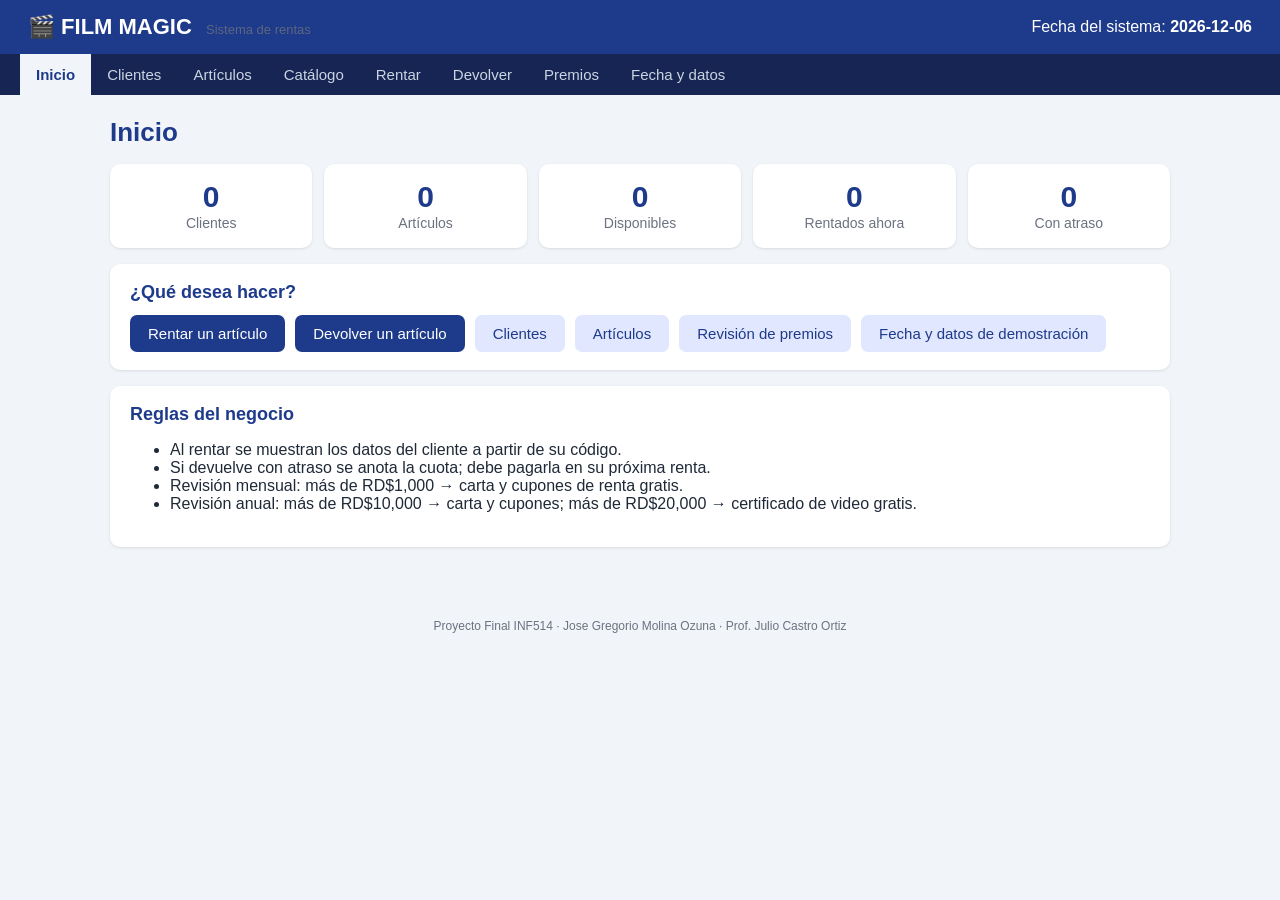
==== commit 3a899cec: "Catalogo con buscador y portadas" ====
--- a/FilmMagic_GoogleSites.html
+++ b/FilmMagic_GoogleSites.html
@@ -259,11 +259,15 @@
 
 .portada { width: 44px; height: 40px; object-fit: cover; border-radius: 6px; display: block; }
 
-.catalogo { display: grid; grid-template-columns: repeat(auto-fill, minmax(150px, 1fr)); gap: 12px; }
-.tarjeta { background: #fff; border: 1px solid #cbd5e1; border-radius: 10px; padding: 10px; display: flex; flex-direction: column; gap: 4px; align-items: center; text-align: center; }
-.tarjeta img { width: 100%; max-width: 110px; height: auto; border-radius: 8px; }
-.tarjeta small { color: #64748b; }
-.tarjeta.ocupada { opacity: .6; }
+.catalogo { display: grid; grid-template-columns: repeat(auto-fill, minmax(140px, 1fr)); gap: 12px; }
+.item { background: #fff; border: 1px solid #cbd5e1; border-radius: 10px; padding: 8px; display: flex; flex-direction: column; gap: 4px; align-items: center; text-align: center; }
+.item img { width: 100%; border-radius: 8px; aspect-ratio: 160 / 220; object-fit: cover; }
+.item small { color: #64748b; }
+.item.ocupada { opacity: .65; }
+.item.oculto { display: none; }
+.filtros { display: flex; gap: 8px; margin-top: 10px; }
+.btn.activo { background: #1e3a8a; color: #fff; }
+#buscar { width: 100%; padding: 10px 12px; border: 1px solid #cbd5e1; border-radius: 8px; font-size: 1rem; }
 </style></head><body>
 <div id="app"></div>
 <script>
@@ -368,6 +372,15 @@
     get disponible() { return this.#disponible; }
     set disponible(valor) { this.#disponible = Boolean(valor); }
     get imagen() { return this.#imagen; }
+    set imagen(url) { this.#imagen = Articulo.imagenValida(url) ? url : ""; }
+
+    /** Categoría para el catálogo: las películas por un lado y los videojuegos (disco o cinta) por otro. */
+    get categoria() { return this.claveTipo === "VIDEO" ? "Película" : "Videojuego"; }
+
+    /** Portada para las tarjetas: la imagen del artículo o una portada generada con el título (SVG, no pesa). */
+    get portada() {
+        return this.#imagen || Articulo.portadaGenerada(this.#titulo, this.categoria, this.claveTipo);
+    }
 
     /** Imagen a mostrar: la del artículo si tiene, o una ilustración ligera según el tipo. */
     get imagenMostrar() {
@@ -377,6 +390,29 @@
     /** Solo se aceptan rutas relativas o direcciones http(s); así se evita código malicioso en el enlace. */
     static imagenValida(url) {
         return typeof url === "string" && /^(https?:\/\/|img\/)[^\s"'<>]+$/i.test(url);
+    }
+
+    /** Portada generada: fondo de color según el tipo, categoría y título en hasta 3 líneas. */
+    static portadaGenerada(titulo, categoria, claveTipo) {
+        const colores = { VIDEO: "#be4a5c", VIDEOJUEGO: "#4a8fbe", CINTA: "#be9a4a" };
+        const color = colores[claveTipo] || "#64748b";
+        const lineas = [];
+        let actual = "";
+        for (const palabra of String(titulo).split(/\s+/)) {
+            if ((actual + " " + palabra).trim().length > 13 && actual) { lineas.push(actual); actual = palabra; }
+            else { actual = (actual + " " + palabra).trim(); }
+        }
+        lineas.push(actual);
+        const texto = lineas.slice(0, 3).map((l, i) =>
+            `<text x="80" y="${150 - (Math.min(lineas.length, 3) - 1) * 12 + i * 24}" text-anchor="middle" font-family="Arial" font-weight="bold" font-size="${l.length > 11 ? 16 : 19}" fill="#fff">${esc(l.length > 15 ? l.slice(0, 14) + "…" : l)}</text>`).join("");
+        const svg = `<svg xmlns="http://www.w3.org/2000/svg" viewBox="0 0 160 220"><defs><linearGradient id="g" x1="0" y1="0" x2="1" y2="1"><stop offset="0" stop-color="#0f172a"/><stop offset="1" stop-color="${color}" stop-opacity=".55"/></linearGradient></defs>`
+            + `<rect width="160" height="220" fill="url(#g)"/><rect x="10" y="10" width="140" height="200" rx="10" fill="none" stroke="${color}" stroke-opacity=".7"/>`
+            + `<circle cx="125" cy="45" r="34" fill="${color}" fill-opacity=".25"/>`
+            + `<text x="80" y="38" text-anchor="middle" font-family="Arial" font-size="9" letter-spacing="2" fill="${color}">${esc(categoria.toUpperCase())}</text>`
+            + texto
+            + `<text x="80" y="188" text-anchor="middle" font-family="Arial" font-size="7" letter-spacing="1" fill="#cbd5e1">FILM MAGIC COLLECTION</text>`
+            + `<rect x="60" y="196" width="40" height="3" rx="2" fill="${color}"/></svg>`;
+        return "data:image/svg+xml," + encodeURIComponent(svg);
     }
 
     /** Ilustración por defecto (SVG dentro del código, no pesa nada). */
@@ -860,6 +896,13 @@
         this.registrarArticulo(new CintaVideoJuego("T001", "Super Mario Bros", 250));
         this.registrarArticulo(new CintaVideoJuego("T002", "Sonic 2", 250));
         this.registrarArticulo(new CintaVideoJuego("T003", "Mortal Kombat", 250));
+        // Más títulos para el catálogo (sin historial de rentas)
+        this.registrarArticulo(new VideoJuego("J003", "Spider-Man: Miles Morales", 150));
+        this.registrarArticulo(new VideoJuego("J004", "The Last of Us Part II", 150));
+        this.registrarArticulo(new VideoJuego("J005", "God of War Ragnarök", 175));
+        this.registrarArticulo(new Video("V004", "Avatar: El camino del agua", 100));
+        this.registrarArticulo(new Video("V005", "Joker", 100));
+        this.registrarArticulo(new Video("V006", "Interstelar", 100));
 
         const anio = this.#fechaSistema.slice(0, 4);
         const inicio = `${anio}-01-02`;
@@ -946,7 +989,7 @@
 }
 
 function pagina(titulo, activo, contenido) {
-    const menu = [["/inicio", "Inicio"], ["/clientes", "Clientes"], ["/articulos", "Artículos"], ["/rentar", "Rentar"],
+    const menu = [["/inicio", "Inicio"], ["/clientes", "Clientes"], ["/articulos", "Artículos"], ["/catalogo", "Catálogo"], ["/rentar", "Rentar"],
                   ["/devolver", "Devolver"], ["/premios", "Premios"], ["/sistema", "Fecha y datos"]];
     const mensaje = aviso ? `<div class="msg ${aviso.ok ? "ok" : "error"}">${esc(aviso.texto)}</div>` : "";
     aviso = null; // el mensaje se muestra una sola vez
@@ -1026,17 +1069,50 @@
             <label>Precio de renta (RD$)<input name="precio" type="number" step="0.01" min="1" placeholder="150" required></label>
             <label>Imagen (opcional: dirección https://… o img/archivo.jpg)<input name="imagen" type="text" placeholder="https://…/portada.jpg"></label>
             <button class="btn">Guardar artículo</button></form></div>
+        <div class="panel"><h2>Poner o cambiar la imagen de un artículo</h2><form data-accion="imagenArticulo" class="fila">
+            ${campo("codigo", "Código del artículo", "V001")}
+            <label>Link de la imagen (https://… o img/archivo.jpg; vacío = portada automática)<input name="imagen" type="text" placeholder="https://…/portada.jpg"></label>
+            <button class="btn">Guardar imagen</button></form></div>
         <div class="panel"><h2>Inventario</h2><table><tr><th>Imagen</th><th>Código</th><th>Tipo</th><th>Título</th><th>Precio</th><th>Días</th><th>Atraso/día</th><th>Estado</th></tr>
         ${filas || '<tr><td colspan="8">No hay artículos registrados.</td></tr>'}</table></div>`);
 }
+
+/** Catálogo con buscador y filtros (se filtra en la propia página, sin recargar). */
+function pantallaCatalogo() {
+    return pagina("Catálogo", "/catalogo", `
+        <div class="panel"><input id="buscar" type="search" placeholder="Buscar título…" autocomplete="off">
+        <div class="filtros"><button class="btn sec peq activo" data-filtro="">Todos</button>
+        <button class="btn sec peq" data-filtro="Película">Películas</button>
+        <button class="btn sec peq" data-filtro="Videojuego">Videojuegos</button></div></div>
+        ${catalogo("")}`);
+}
+
+/** Muestra u oculta las tarjetas según el texto buscado y la categoría elegida. */
+let filtroCategoria = "";
+function aplicarFiltro() {
+    const texto = (document.getElementById("buscar")?.value || "").trim().toLowerCase();
+    document.querySelectorAll(".catalogo .item").forEach(t => {
+        const coincide = t.dataset.titulo.includes(texto) && (!filtroCategoria || t.dataset.cat === filtroCategoria);
+        t.classList.toggle("oculto", !coincide);
+    });
+}
+document.addEventListener("input", (e) => { if (e.target.id === "buscar") { aplicarFiltro(); } });
+document.addEventListener("click", (e) => {
+    const b = e.target.closest("[data-filtro]");
+    if (b) {
+        filtroCategoria = b.dataset.filtro;
+        document.querySelectorAll("[data-filtro]").forEach(x => x.classList.toggle("activo", x === b));
+        aplicarFiltro();
+    }
+});
 
 /** Renta en dos pasos: 1) código del cliente (se muestran sus datos)  2) elegir el artículo. */
 /** Catálogo visual: tarjetas con imagen, título, precio y estado. Si hay cliente sin deuda, cada tarjeta permite elegirla. */
 function catalogo(codigoCliente) {
-    const tarjetas = sistema.articulos.map(a => `<div class="tarjeta${a.disponible ? "" : " ocupada"}">
-        <img src="${esc(a.imagenMostrar)}" alt="Portada de ${esc(a.titulo)}" loading="lazy">
+    const tarjetas = sistema.articulos.map(a => `<div class="item${a.disponible ? "" : " ocupada"}" data-titulo="${esc(a.titulo.toLowerCase())}" data-cat="${esc(a.categoria)}">
+        <img src="${esc(a.portada)}" alt="Portada de ${esc(a.titulo)}" loading="lazy">
         <strong>${esc(a.titulo)}</strong>
-        <small>${esc(a.tipo)} · ${esc(a.codigo)}</small>
+        <small>${esc(a.categoria)} · ${esc(a.codigo)}</small>
         <span>${dinero(a.precioRenta)} · ${a.diasRenta} días</span>
         ${a.disponible
             ? (codigoCliente
@@ -1185,6 +1261,21 @@
         ir("#/articulos");
     },
 
+    imagenArticulo(d) {
+        const art = sistema.buscarArticulo(limpiar(d.codigo));
+        const url = (d.imagen || "").trim();
+        if (!art) {
+            avisar("No existe un artículo con ese código.", false);
+        } else if (url && !Articulo.imagenValida(url)) {
+            avisar("El link debe empezar con https:// o con img/ y no tener espacios.", false);
+        } else {
+            art.imagen = url;
+            guardar();
+            avisar(url ? `Imagen de ${art.codigo} guardada.` : `${art.codigo} vuelve a usar la portada automática.`, true);
+        }
+        ir("#/articulos");
+    },
+
     buscarCliente(d) { ir(`#/cliente?codigo=${q(limpiar(d.codigo))}`); },
     buscarRentar(d) { ir(`#/rentar?cliente=${q(limpiar(d.cliente))}`); },
 
@@ -1270,7 +1361,7 @@
 
 const pantallas = {
     "/inicio": pantallaInicio, "/clientes": pantallaClientes, "/cliente": pantallaCliente,
-    "/articulos": pantallaArticulos, "/rentar": pantallaRentar, "/devolver": pantallaDevolver,
+    "/articulos": pantallaArticulos, "/catalogo": pantallaCatalogo, "/rentar": pantallaRentar, "/devolver": pantallaDevolver,
     "/premios": pantallaPremios, "/sistema": pantallaSistema
 };
 
